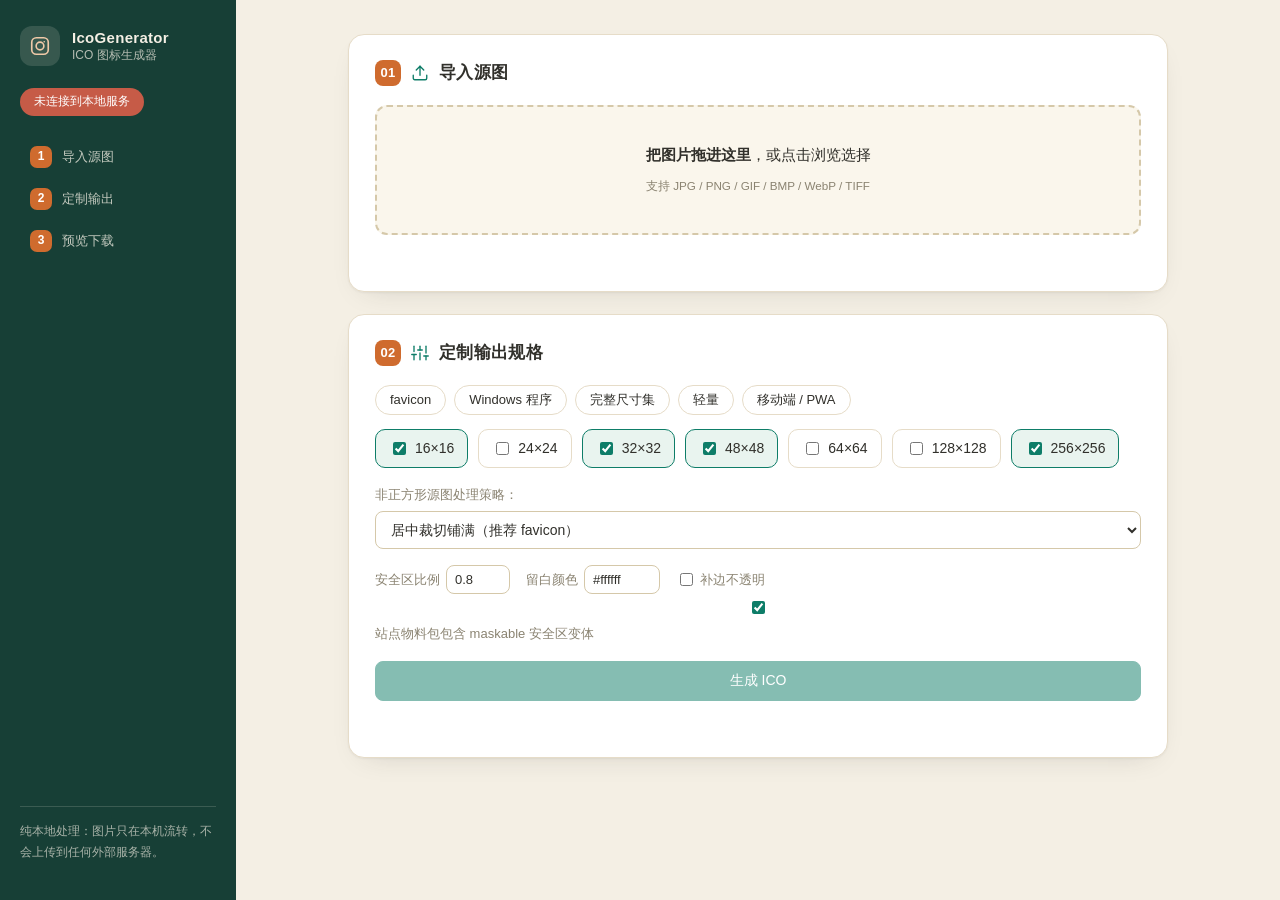
==== src/icogenerator/web/client.html @ d6bdef73 "Initial commit: IcoGenerator v0.1.0 Multi-size ICO generator: desktop GUI, web UI and admin console." ====
<!DOCTYPE html>
<html lang="zh-CN">
<head>
<meta charset="utf-8">
<meta name="viewport" content="width=device-width, initial-scale=1">
<title>IcoGenerator · ICO 图标生成器 v0.1.0</title>
<link rel="icon" href="/favicon.ico" type="image/x-icon">
<link rel="stylesheet" href="client.css">
</head>
<body>
<div class="layout">

  <!-- 左栏：品牌 / 服务状态 / 步骤导航 -->
  <aside class="rail">
    <div class="brand">
      <span class="brand-mark" aria-hidden="true">
        <svg viewBox="0 0 24 24" fill="none" stroke="currentColor" stroke-width="1.8" stroke-linecap="round" stroke-linejoin="round"><rect x="3" y="3" width="18" height="18" rx="5"/><circle cx="12" cy="12" r="4.2"/><path d="M16.6 7.4h.01"/></svg>
      </span>
      <span class="brand-text"><strong>IcoGenerator</strong><small>ICO 图标生成器</small></span>
    </div>

    <span class="badge" id="statusBadge">检查服务…</span>

    <nav class="steps" aria-label="操作步骤">
      <a href="#stepSource"><i>1</i><span>导入源图</span></a>
      <a href="#stepSpec"><i>2</i><span>定制输出</span></a>
      <a href="#resultCard"><i>3</i><span>预览下载</span></a>
    </nav>

    <p class="rail-note">纯本地处理：图片只在本机流转，不会上传到任何外部服务器。</p>
  </aside>

  <main class="stage">

    <!-- 第 1 步：源图导入 -->
    <section class="card" id="stepSource">
      <h2><span class="stepno">01</span><svg class="hicon" viewBox="0 0 24 24" fill="none" stroke="currentColor" stroke-width="1.8" stroke-linecap="round" stroke-linejoin="round" aria-hidden="true"><path d="M21 15v4a2 2 0 0 1-2 2H5a2 2 0 0 1-2-2v-4"/><polyline points="17 8 12 3 7 8"/><line x1="12" y1="3" x2="12" y2="15"/></svg>导入源图</h2>
      <div class="drop" id="drop" tabindex="0">
        <p><strong>把图片拖进这里</strong>，或点击浏览选择</p>
        <small>支持 JPG / PNG / GIF / BMP / WebP / TIFF</small>
        <input type="file" id="file" accept="image/*" hidden>
      </div>
      <p class="msg" id="fileMsg"></p>
    </section>

    <!-- 第 2 步：输出规格 -->
    <section class="card" id="stepSpec">
      <h2><span class="stepno">02</span><svg class="hicon" viewBox="0 0 24 24" fill="none" stroke="currentColor" stroke-width="1.8" stroke-linecap="round" stroke-linejoin="round" aria-hidden="true"><line x1="4" y1="21" x2="4" y2="14"/><line x1="4" y1="10" x2="4" y2="3"/><line x1="12" y1="21" x2="12" y2="12"/><line x1="12" y1="8" x2="12" y2="3"/><line x1="20" y1="21" x2="20" y2="16"/><line x1="20" y1="12" x2="20" y2="3"/><line x1="1" y1="14" x2="7" y2="14"/><line x1="9" y1="8" x2="15" y2="8"/><line x1="17" y1="16" x2="23" y2="16"/></svg>定制输出规格</h2>

      <div class="presets" id="presets"></div>
      <div class="sizes" id="sizes"></div>

      <label class="fit">
        非正方形源图处理策略：
        <select id="fit">
          <option value="cover">居中裁切铺满（推荐 favicon）</option>
          <option value="contain">完整保留并留边</option>
          <option value="maskable">PWA 安全区（内容缩到中心比例）</option>
          <option value="stretch">强制拉伸（兼容旧版）</option>
        </select>
      </label>

      <div class="params">
        <label>安全区比例
          <input type="number" id="safeZone" min="0.5" max="1" step="0.05" value="0.8">
        </label>
        <label>留白颜色
          <input type="text" id="background" value="#ffffff" maxlength="7">
        </label>
        <label class="check">
          <input type="checkbox" id="padOpaque">
          补边不透明
        </label>
      </div>

      <label class="fit">
        <input type="checkbox" id="includeMaskable" checked>
        站点物料包包含 maskable 安全区变体
      </label>

      <button class="btn primary block" id="btnGen" disabled>生成 ICO</button>
      <p class="msg" id="genMsg"></p>
    </section>

    <!-- 第 3 步：预览与下载 -->
    <section class="card result" id="resultCard" hidden>
      <h2><span class="stepno">03</span><svg class="hicon" viewBox="0 0 24 24" fill="none" stroke="currentColor" stroke-width="1.8" stroke-linecap="round" stroke-linejoin="round" aria-hidden="true"><path d="M21 15v4a2 2 0 0 1-2 2H5a2 2 0 0 1-2-2v-4"/><polyline points="7 10 12 15 17 10"/><line x1="12" y1="15" x2="12" y2="3"/></svg>预览与下载</h2>

      <div id="warnings"></div>
      <div class="actual" id="actualTiles"></div>
      <div class="preview" id="preview"></div>

      <div class="exports">
        <button class="btn primary" id="btnSaveIco">下载多尺寸 ICO</button>
        <button class="btn" id="btnSaveBundle">下载全部尺寸 (ZIP)</button>
        <button class="btn" id="btnSaveSiteAssets">下载站点物料包 (ZIP)</button>
      </div>
      <p class="msg" id="saveMsg"></p>
    </section>

  </main>
</div>

<script src="client.js"></script>
</body>
</html>
---- src/icogenerator/web/client.css ----
/* IcoGenerator 前台样式 —— 设计体系「青瓷暖砂」
 * v0.1.0 视觉重构：松墨绿侧栏 + 暖砂底 + 青瓷绿主色 + 陶土橙步骤标记。
 * 与管理控制台（style.css）共用同一套设计令牌。
 * 类名契约（client.js 动态操作，不可更名）：
 *   .badge(.ok/.err) .msg(.ok/.err/.warn) .size .chip .hint(.warning/.warn/.error/.info/.success)
 *   .actual-head .tile(.actual/.maskable) .drop(.over)
 */

:root {
  --bg: #f4efe4;
  --surface: #ffffff;
  --border: #e6dcc8;
  --border-deep: #d5c8a9;
  --text: #31302b;
  --muted: #8a8371;
  --primary: #0e7d68;
  --primary-hover: #0a6351;
  --primary-soft: #e9f4ef;
  --accent: #cf6b2e;
  --rail: #173f36;
  --rail-ink: #f4efe4;
  --ok: #2e7d4f;
  --err: #b3402f;
  --warn: #a8630f;
  --radius: 16px;
  --shadow: 0 1px 2px rgba(49, 48, 43, .05), 0 10px 28px -18px rgba(49, 48, 43, .25);
}

* { box-sizing: border-box; }

body {
  margin: 0;
  background: var(--bg);
  color: var(--text);
  font-family: "等线", "Segoe UI", "PingFang SC", "Noto Sans SC", sans-serif;
  font-size: 14px;
  line-height: 1.65;
}

/* ---------------- 骨架：左栏 + 主舞台 ---------------- */

.layout { display: flex; min-height: 100vh; align-items: stretch; }

.rail {
  width: 236px;
  flex: none;
  background: var(--rail);
  color: var(--rail-ink);
  padding: 26px 20px;
  display: flex;
  flex-direction: column;
  gap: 22px;
  position: sticky;
  top: 0;
  height: 100vh;
}

.brand { display: flex; align-items: center; gap: 12px; }
.brand-mark {
  display: inline-flex;
  align-items: center;
  justify-content: center;
  width: 40px;
  height: 40px;
  flex: none;
  border-radius: 12px;
  background: rgba(244, 239, 228, .14);
  color: #f0c9a8;
}
.brand-mark svg { width: 22px; height: 22px; }
.brand-text { display: flex; flex-direction: column; line-height: 1.3; }
.brand-text strong { font-size: 15px; letter-spacing: .02em; }
.brand-text small { font-size: 12px; opacity: .72; }

/* 服务状态徽章（client.js 动态写入 ok / err） */
.badge {
  align-self: flex-start;
  padding: 4px 14px;
  border-radius: 999px;
  font-size: 12px;
  background: rgba(244, 239, 228, .14);
  color: var(--rail-ink);
}
.badge.ok { background: #3f9e74; color: #fff; }
.badge.err { background: #c65b47; color: #fff; }

.steps { display: flex; flex-direction: column; gap: 4px; }
.steps a {
  display: flex;
  align-items: center;
  gap: 10px;
  padding: 8px 10px;
  border-radius: 10px;
  color: rgba(244, 239, 228, .78);
  text-decoration: none;
  font-size: 13px;
  transition: background .15s, color .15s;
}
.steps a:hover { background: rgba(244, 239, 228, .1); color: var(--rail-ink); }
.steps a i {
  font-style: normal;
  width: 22px;
  height: 22px;
  flex: none;
  display: inline-flex;
  align-items: center;
  justify-content: center;
  border-radius: 7px;
  background: var(--accent);
  color: #fff;
  font-size: 12px;
  font-weight: 700;
}

.rail-note {
  margin-top: auto;
  font-size: 12px;
  line-height: 1.7;
  color: rgba(244, 239, 228, .66);
  border-top: 1px solid rgba(244, 239, 228, .16);
  padding-top: 14px;
}

.stage {
  flex: 1;
  max-width: 880px;
  margin: 0 auto;
  padding: 34px 30px 56px;
}

/* ---------------- 卡片与区块标题 ---------------- */

.card {
  background: var(--surface);
  border: 1px solid var(--border);
  border-radius: var(--radius);
  box-shadow: var(--shadow);
  padding: 24px 26px;
  margin-bottom: 22px;
}

.card h2 {
  margin: 0 0 18px;
  display: flex;
  align-items: center;
  gap: 10px;
  font-size: 17px;
  font-weight: 700;
  letter-spacing: .02em;
}

.stepno {
  display: inline-flex;
  align-items: center;
  justify-content: center;
  width: 26px;
  height: 26px;
  flex: none;
  border-radius: 8px;
  background: var(--accent);
  color: #fff;
  font-size: 13px;
  font-weight: 700;
}

.hicon { width: 18px; height: 18px; color: var(--primary); }

/* ---------------- 源图投放区 ---------------- */

.drop {
  border: 2px dashed var(--border-deep);
  border-radius: 12px;
  background: #faf6ec;
  padding: 36px 20px;
  text-align: center;
  cursor: pointer;
  transition: border-color .15s, background .15s;
}
.drop:hover, .drop:focus, .drop.over {
  border-color: var(--primary);
  background: var(--primary-soft);
  outline: none;
}
.drop p { margin: 0 0 6px; font-size: 15px; }
.drop small { color: var(--muted); }

/* ---------------- 尺寸选择 ---------------- */

.presets { display: flex; gap: 8px; flex-wrap: wrap; margin-bottom: 14px; }

.chip {
  padding: 5px 14px;
  border: 1px solid var(--border);
  border-radius: 999px;
  background: var(--surface);
  font-family: inherit;
  font-size: 13px;
  color: var(--text);
  cursor: pointer;
  transition: border-color .15s, color .15s, background .15s;
}
.chip:hover:not(:disabled) {
  border-color: var(--primary);
  color: var(--primary);
  background: var(--primary-soft);
}
.chip:disabled { opacity: .5; cursor: not-allowed; }

.sizes { display: flex; gap: 10px; flex-wrap: wrap; margin-bottom: 16px; }

.size {
  display: flex;
  align-items: center;
  gap: 6px;
  padding: 7px 13px;
  border: 1px solid var(--border);
  border-radius: 10px;
  cursor: pointer;
  user-select: none;
  transition: border-color .15s, background .15s;
}
.size:has(input:checked) { border-color: var(--primary); background: var(--primary-soft); }
.size input, .params input[type=checkbox], .fit input[type=checkbox] { accent-color: var(--primary); }

.fit {
  display: flex;
  flex-direction: column;
  gap: 6px;
  margin-bottom: 16px;
  color: var(--muted);
  font-size: 13px;
}

select, input[type=file] { font-family: inherit; }

select {
  padding: 9px 11px;
  border: 1px solid var(--border-deep);
  border-radius: 8px;
  font-size: 14px;
  background: var(--surface);
  color: var(--text);
}

/* ---------------- 按钮 ---------------- */

.btn {
  padding: 10px 18px;
  border: 1px solid var(--border-deep);
  border-radius: 8px;
  background: var(--surface);
  color: var(--text);
  font-family: inherit;
  font-size: 14px;
  cursor: pointer;
  transition: background .15s, border-color .15s;
}
.btn:hover:not(:disabled) { background: #faf6ec; border-color: #c2b28c; }
.btn:disabled { opacity: .5; cursor: not-allowed; }
.btn.primary { background: var(--primary); color: #fff; border-color: var(--primary); }
.btn.primary:hover:not(:disabled) { background: var(--primary-hover); border-color: var(--primary-hover); }
.btn.block { width: 100%; }

/* ---------------- 结果区 ---------------- */

.preview {
  display: flex;
  gap: 12px;
  flex-wrap: wrap;
  padding: 16px;
  background: #faf6ec;
  border-radius: 12px;
  margin-bottom: 14px;
}

.warn {
  color: var(--warn);
  background: #fdf3e3;
  border: 1px solid #ecd9b0;
  border-radius: 10px;
  padding: 10px 12px;
  margin: 10px 0;
  font-size: 13px;
  line-height: 1.5;
}

/* 分级提示（docs/09 要点 5.1）：与服务端 level 字段一一对应 */
.hint {
  border-radius: 10px;
  padding: 10px 12px;
  margin: 10px 0;
  font-size: 13px;
  line-height: 1.5;
}
.hint.warning, .hint.warn { color: var(--warn); background: #fdf3e3; border: 1px solid #ecd9b0; }
.hint.error { color: var(--err); background: #fbeeea; border: 1px solid #f0cfc6; }
.hint.info { color: #33698c; background: #eef5f8; border: 1px solid #cfe3ee; }
.hint.success { color: var(--ok); background: #edf6ee; border: 1px solid #cbe5cf; }

/* 参数行：安全区 / 留白颜色 / 补边不透明 */
.params {
  display: flex;
  gap: 16px;
  flex-wrap: wrap;
  align-items: center;
  margin: 12px 0 4px;
  font-size: 13px;
  color: var(--muted);
}
.params label { display: flex; align-items: center; gap: 6px; }
.params input[type=number], .params input[type=text] {
  width: 76px;
  padding: 6px 8px;
  border: 1px solid var(--border-deep);
  border-radius: 8px;
  font-family: inherit;
  font-size: 13px;
  color: var(--text);
}
.params input[type=number] { width: 64px; }
.params .check { gap: 4px; }

/* 实际像素对照（docs/09 要点 6.1） */
.actual {
  display: flex;
  gap: 14px;
  flex-wrap: wrap;
  align-items: flex-end;
  padding: 12px 14px;
  background: #faf6ec;
  border: 1px dashed var(--border-deep);
  border-radius: 12px;
  margin-bottom: 12px;
}
.actual:empty { display: none; }
.actual-head { width: 100%; color: var(--muted); font-size: 12px; }
.tile.actual canvas {
  image-rendering: pixelated;
  border: 1px solid var(--border);
  background:
    linear-gradient(45deg, #ece4d0 25%, transparent 25%, transparent 75%, #ece4d0 75%) 0 0 / 8px 8px,
    linear-gradient(45deg, #ece4d0 25%, transparent 25%, transparent 75%, #ece4d0 75%) 4px 4px / 8px 8px,
    #fff;
}
.tile.maskable canvas { box-shadow: inset 0 0 0 2px var(--primary); }

.tile { text-align: center; }
.tile canvas {
  border: 1px solid var(--border);
  border-radius: 6px;
  background: #fff;
  display: block;
}
.tile small { display: block; color: var(--muted); margin-top: 4px; font-size: 11px; }

.exports { display: flex; gap: 10px; flex-wrap: wrap; }

.msg { margin: 12px 0 0; font-size: 13px; min-height: 20px; }
.msg.ok { color: var(--ok); }
.msg.err { color: var(--err); }
.msg.warn { color: var(--warn); }

/* ---------------- 窄屏：左栏折叠为顶栏 ---------------- */

@media (max-width: 880px) {
  .layout { flex-direction: column; }
  .rail {
    width: 100%;
    height: auto;
    position: static;
    padding: 18px 20px;
    gap: 14px;
  }
  .steps { flex-direction: row; flex-wrap: wrap; }
  .rail-note { margin-top: 0; border-top: none; padding-top: 0; }
  .stage { padding: 20px 16px 40px; }
}
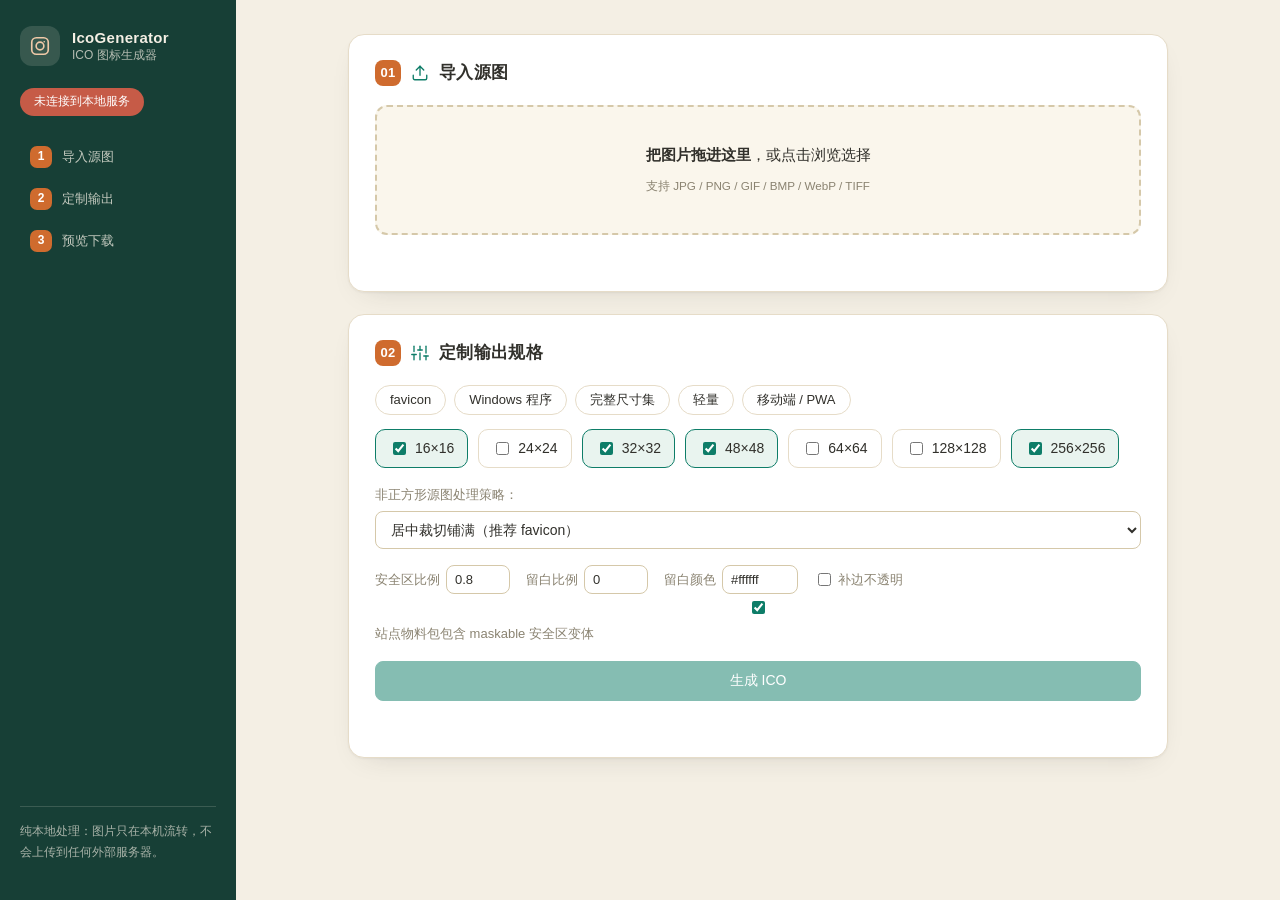
==== commit cddb0587: "feat: borrow from peer research - padding, CLI site-assets, SVG favicon, manifest merge, high-DPI, s" ====
--- a/src/icogenerator/web/client.html
+++ b/src/icogenerator/web/client.html
@@ -3,7 +3,7 @@
 <head>
 <meta charset="utf-8">
 <meta name="viewport" content="width=device-width, initial-scale=1">
-<title>IcoGenerator · ICO 图标生成器 v0.1.0</title>
+<title>IcoGenerator · ICO 图标生成器</title>
 <link rel="icon" href="/favicon.ico" type="image/x-icon">
 <link rel="stylesheet" href="client.css">
 </head>
@@ -64,6 +64,9 @@
         <label>安全区比例
           <input type="number" id="safeZone" min="0.5" max="1" step="0.05" value="0.8">
         </label>
+        <label>留白比例
+          <input type="number" id="padding" min="0" max="0.6" step="0.05" value="0">
+        </label>
         <label>留白颜色
           <input type="text" id="background" value="#ffffff" maxlength="7">
         </label>
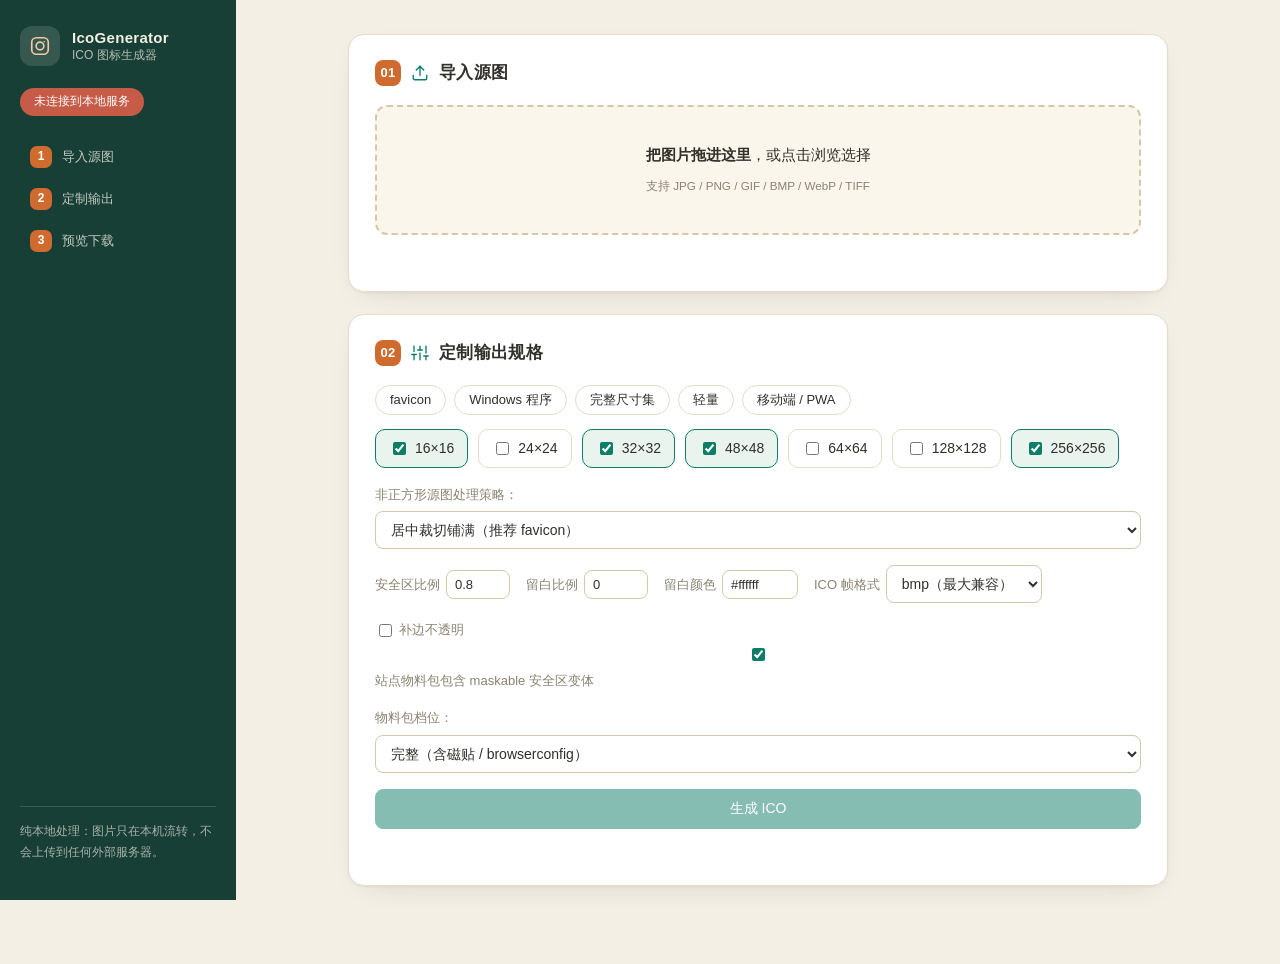
==== commit 6d428fa4: "feat: expose bitmap format and asset set in web and desktop uis" ====
--- a/src/icogenerator/web/client.html
+++ b/src/icogenerator/web/client.html
@@ -70,6 +70,12 @@
         <label>留白颜色
           <input type="text" id="background" value="#ffffff" maxlength="7">
         </label>
+        <label>ICO 帧格式
+          <select id="bitmapFormat">
+            <option value="bmp">bmp（最大兼容）</option>
+            <option value="png">png（体积更小）</option>
+          </select>
+        </label>
         <label class="check">
           <input type="checkbox" id="padOpaque">
           补边不透明
@@ -79,6 +85,13 @@
       <label class="fit">
         <input type="checkbox" id="includeMaskable" checked>
         站点物料包包含 maskable 安全区变体
+      </label>
+      <label class="fit">
+        物料包档位：
+        <select id="assetSet">
+          <option value="full">完整（含磁贴 / browserconfig）</option>
+          <option value="minimal">精简（现代最小物料集）</option>
+        </select>
       </label>
 
       <button class="btn primary block" id="btnGen" disabled>生成 ICO</button>
